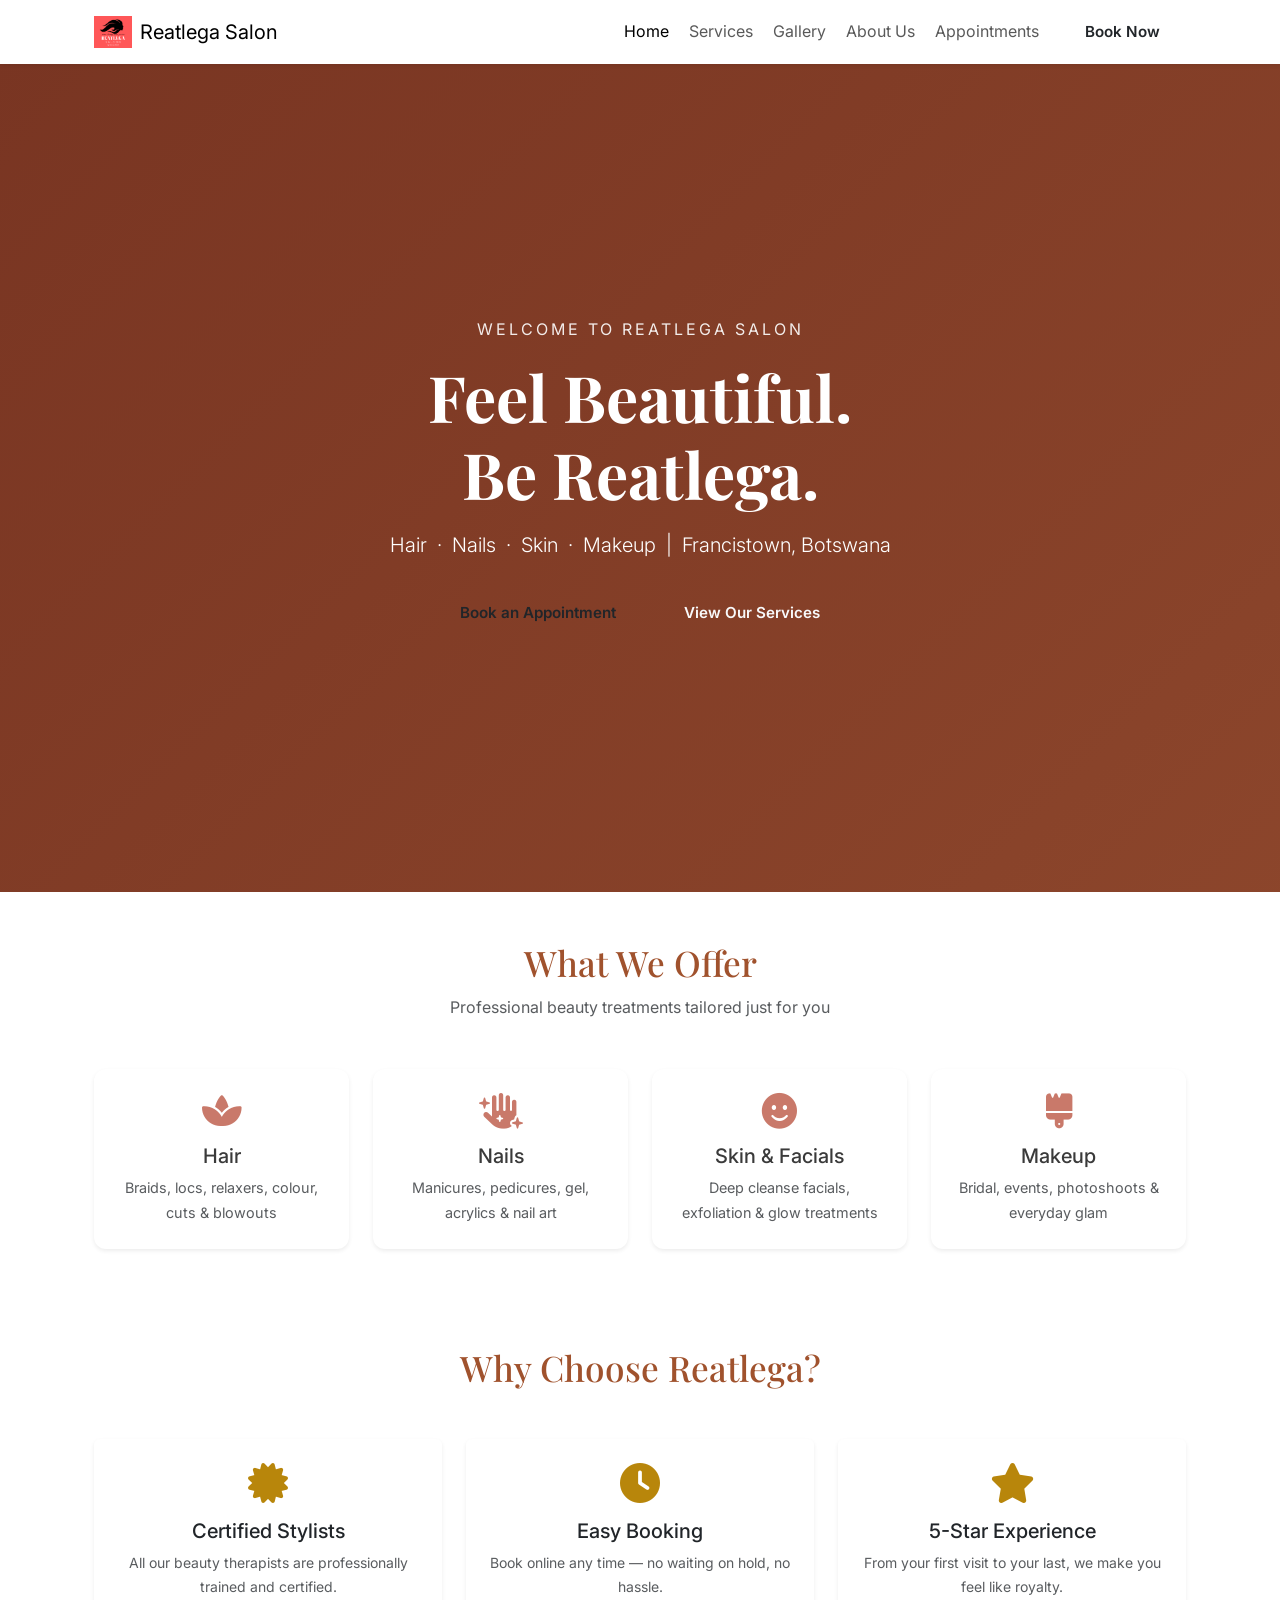
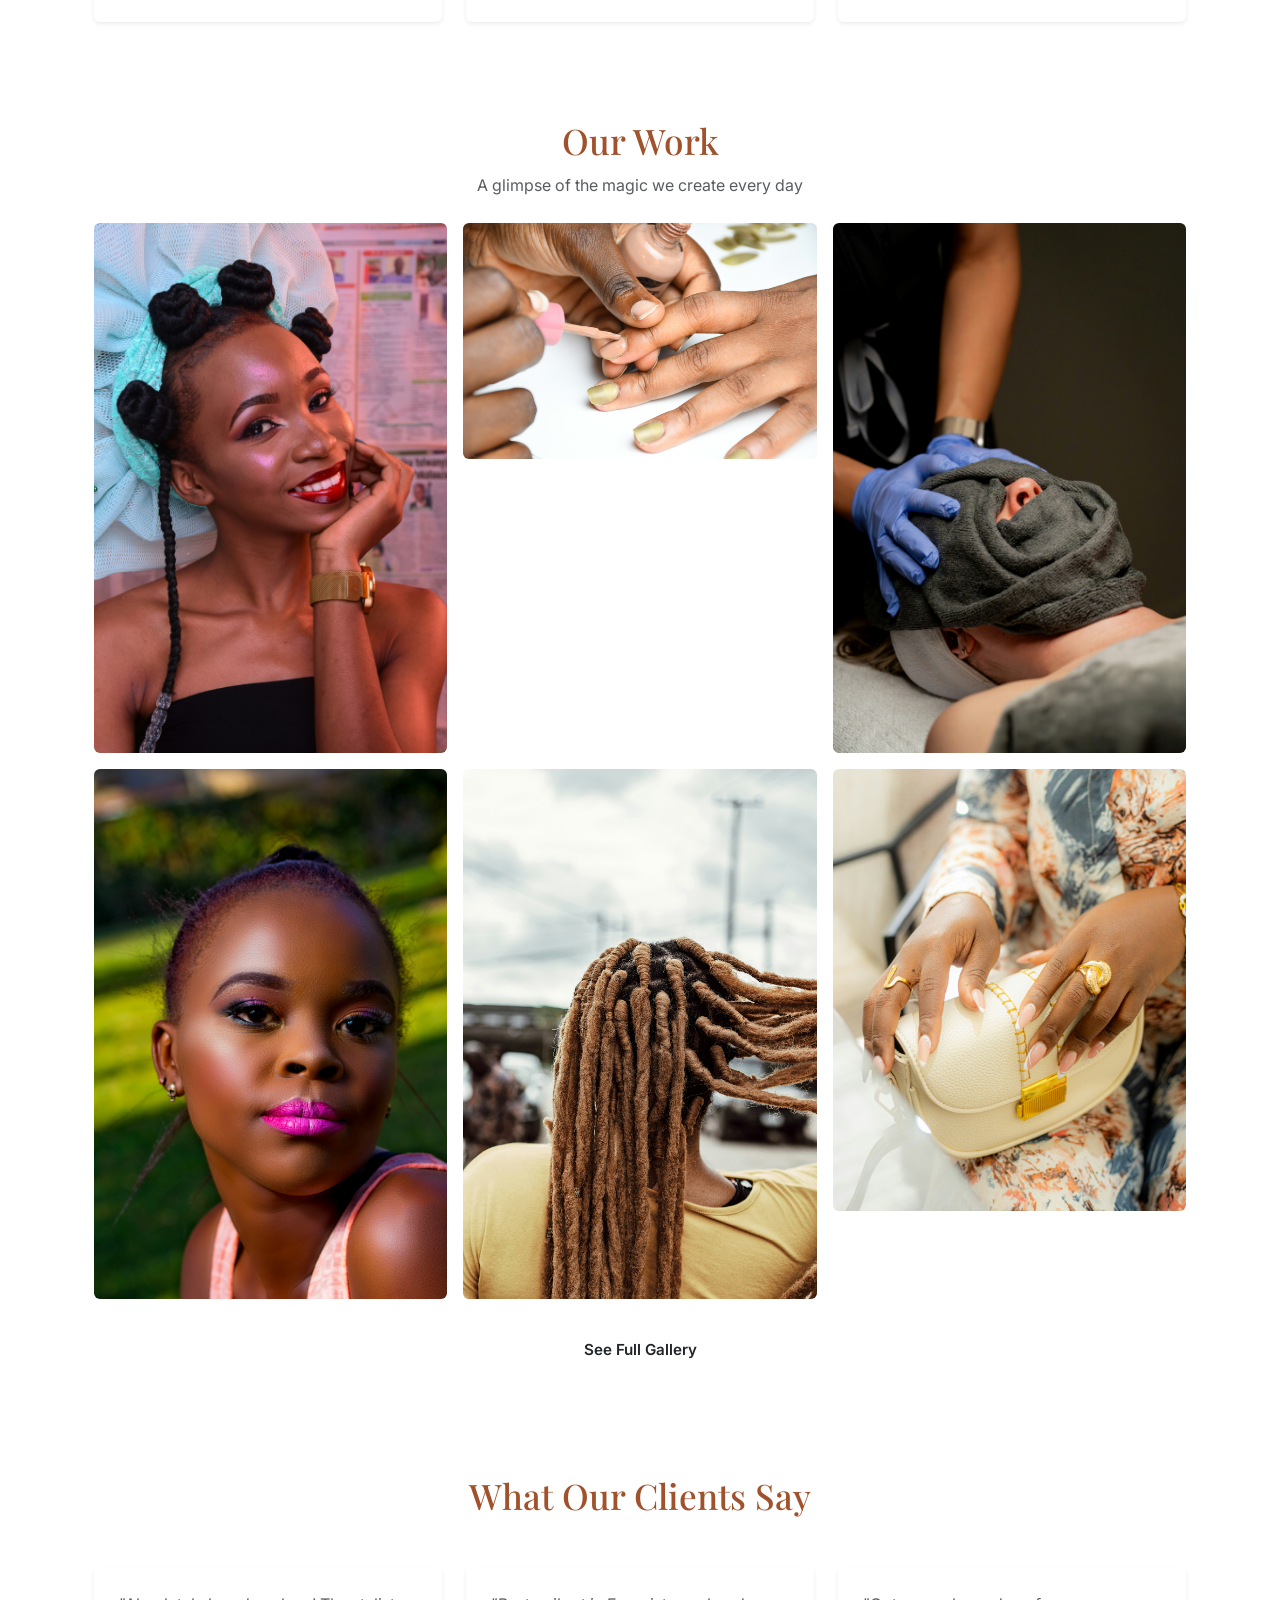
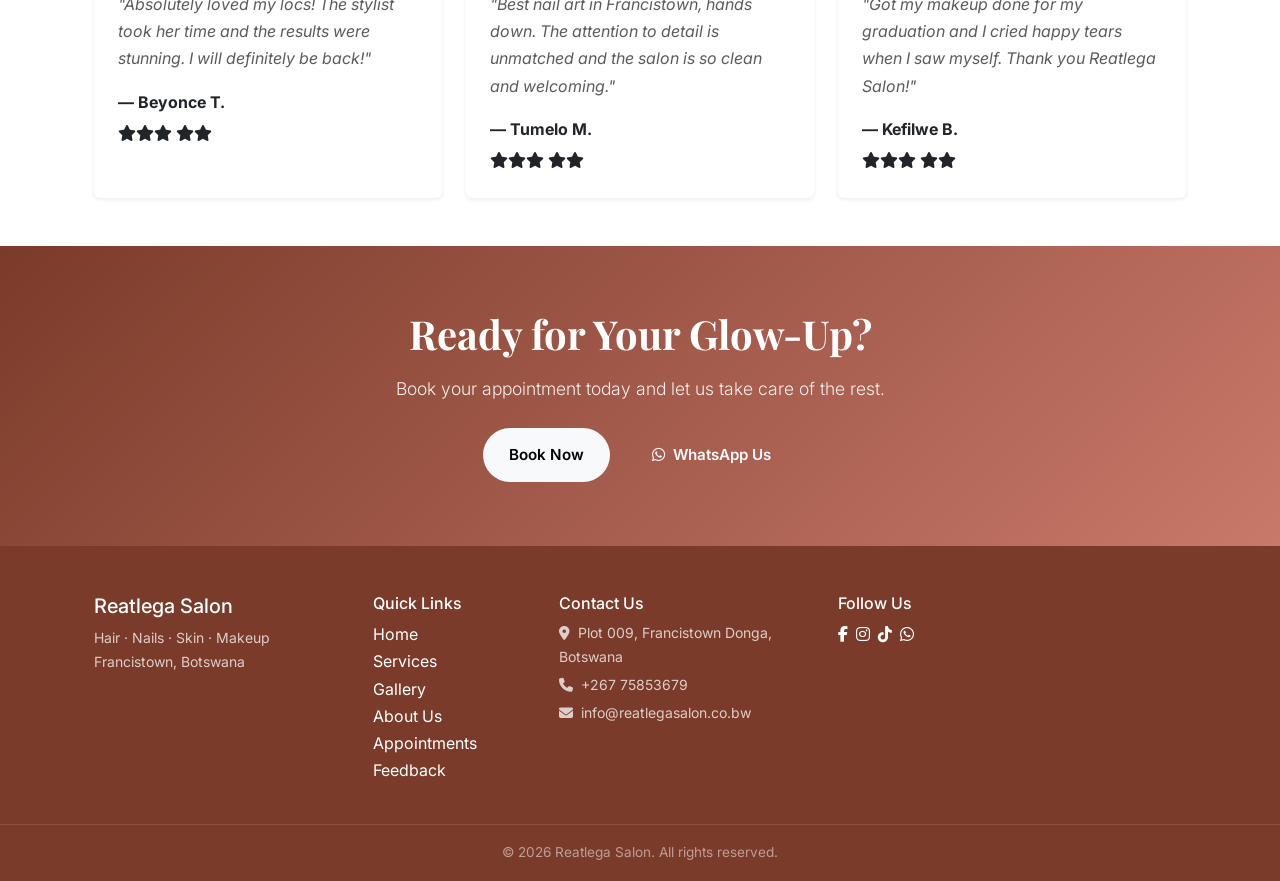
==== index.html @ 75a02582 "Fix: move files to repo root for Github Pages" ====
<!DOCTYPE html>
<html lang="en">
<head>
  <meta charset="UTF-8" />
  <meta name="viewport" content="width=device-width, initial-scale=1.0" />
  <meta name="description" content="Reatlega Salon – Full beauty services in Francistown. Hair, nails, skin and makeup." />
  <title>Reatlega Salon</title>

  <!-- 1. Bootstrap 5 CSS  -->
  <link href="https://cdn.jsdelivr.net/npm/bootstrap@5.3.2/dist/css/bootstrap.min.css" rel="stylesheet" />

  <!-- 2. Google Fonts -->
  <link href="https://fonts.googleapis.com/css2?family=Playfair+Display:wght@400;700&family=Inter:wght@300;400;500;600&display=swap" rel="stylesheet" />

  <!-- 3. Font Awesome Icons -->
  <link rel="stylesheet" href="https://cdnjs.cloudflare.com/ajax/libs/font-awesome/6.5.0/css/all.min.css" />

  <!-- 4. Mo ke custom CSS gore e override Bootstrap where needed -->
  <link rel="stylesheet" href="css/style.css" />
  <link rel="stylesheet" href="css/responsive.css" />
</head>
<body>

  <!-- NAVIGATION BAR-->

  <nav class="navbar navbar-expand-lg navbar-light bg-white sticky-top shadow-sm">
    <div class="container">

      <!-- Logo -->
      <a class="navbar-brand d-flex align-items-center gap-2" href="index.html">
        <img src="images/logo.png" alt="Reatlega Salon Logo" width="50" height="45" class="logo-img" />
        <span class="brand-name">Reatlega Salon</span>
      </a>

      <!-- Bootstrap hamburger -->
      <button class="navbar-toggler" type="button"
              data-bs-toggle="collapse"
              data-bs-target="#navbarNav"
              aria-controls="navbarNav"
              aria-expanded="false"
              aria-label="Toggle navigation">
        <span class="navbar-toggler-icon"></span>
      </button>

      <!-- navigation links -->
      <div class="collapse navbar-collapse" id="navbarNav">
        <ul class="navbar-nav ms-auto align-items-lg-center gap-lg-1">
          <li class="nav-item"><a class="nav-link active" href="index.html">Home</a></li>
          <li class="nav-item"><a class="nav-link" href="services.html">Services</a></li>
          <li class="nav-item"><a class="nav-link" href="gallery.html">Gallery</a></li>
          <li class="nav-item"><a class="nav-link" href="about.html">About Us</a></li>
          <li class="nav-item"><a class="nav-link" href="appointments.html">Appointments</a></li>
          <li class="nav-item ms-lg-2">
            <!-- pill button for Book Now -->
            <a class="btn btn-rose rounded-pill px-4 py-2" href="feedback.html">Book Now</a>
          </li>
        </ul>
      </div>

    </div>
  </nav>


  <!-- HERO -->
  <section class="hero d-flex align-items-center justify-content-center text-center text-white">
    <div class="hero-overlay"></div>
    <div class="container position-relative z-1 py-5">
      <p class="hero-sub text-uppercase">Welcome to Reatlega Salon</p>
      <h1 class="display-3 fw-bold text-white mb-3">
        Feel Beautiful.<br />Be <span class="text-blush">Reatlega.</span>
      </h1>
      <p class="lead mb-4">
        Hair &nbsp;&middot;&nbsp; Nails &nbsp;&middot;&nbsp; Skin &nbsp;&middot;&nbsp; Makeup
        &nbsp;|&nbsp; Francistown, Botswana
      </p>
      <div class="d-flex gap-3 justify-content-center flex-wrap">
        <a href="feedback.html" class="btn btn-rose btn-lg rounded-pill px-4">Book an Appointment</a>
        <a href="services.html" class="btn btn-outline-light btn-lg rounded-pill px-4">View Our Services</a>
      </div>
    </div>
  </section>


  <!-- SERVICES -->
  <section class="py-5">
    <div class="container">
      <h2 class="section-title text-center mb-2">What We Offer</h2>
      <p class="text-center text-muted mb-5">Professional beauty treatments tailored just for you</p>

      <div class="row g-4">
        <div class="col-6 col-md-3">
          <a href="services.html#hair" class="service-card card h-100 text-center text-decoration-none border-0 shadow-sm p-4">
            <i class="fas fa-spa service-icon mb-3"></i>
            <h5 class="card-title">Hair</h5>
            <p class="card-text text-muted small">Braids, locs, relaxers, colour, cuts &amp; blowouts</p>
          </a>
        </div>
        <div class="col-6 col-md-3">
          <a href="services.html#nails" class="service-card card h-100 text-center text-decoration-none border-0 shadow-sm p-4">
            <i class="fas fa-hand-sparkles service-icon mb-3"></i>
            <h5 class="card-title">Nails</h5>
            <p class="card-text text-muted small">Manicures, pedicures, gel, acrylics &amp; nail art</p>
          </a>
        </div>
        <div class="col-6 col-md-3">
          <a href="services.html#skin" class="service-card card h-100 text-center text-decoration-none border-0 shadow-sm p-4">
            <i class="fas fa-face-smile service-icon mb-3"></i>
            <h5 class="card-title">Skin &amp; Facials</h5>
            <p class="card-text text-muted small">Deep cleanse facials, exfoliation &amp; glow treatments</p>
          </a>
        </div>
        <div class="col-6 col-md-3">
          <a href="services.html#makeup" class="service-card card h-100 text-center text-decoration-none border-0 shadow-sm p-4">
            <i class="fas fa-brush service-icon mb-3"></i>
            <h5 class="card-title">Makeup</h5>
            <p class="card-text text-muted small">Bridal, events, photoshoots &amp; everyday glam</p>
          </a>
        </div>
      </div>
    </div>
  </section>


  <!-- why choose reatlega-->
  <section class="py-5 bg-blush">
    <div class="container">
      <h2 class="section-title text-center mb-5">Why Choose Reatlega?</h2>
      <div class="row g-4 justify-content-center">
        <div class="col-md-4">
          <div class="card border-0 shadow-sm text-center p-4 h-100">
            <i class="fas fa-certificate why-icon mb-3"></i>
            <h5>Certified Stylists</h5>
            <p class="text-muted small mb-0">All our beauty therapists are professionally trained and certified.</p>
          </div>
        </div>
        <div class="col-md-4">
          <div class="card border-0 shadow-sm text-center p-4 h-100">
            <i class="fas fa-clock why-icon mb-3"></i>
            <h5>Easy Booking</h5>
            <p class="text-muted small mb-0">Book online any time &mdash; no waiting on hold, no hassle.</p>
          </div>
        </div>
        <div class="col-md-4">
          <div class="card border-0 shadow-sm text-center p-4 h-100">
            <i class="fas fa-star why-icon mb-3"></i>
            <h5>5-Star Experience</h5>
            <p class="text-muted small mb-0">From your first visit to your last, we make you feel like royalty.</p>
          </div>
        </div>
      </div>
    </div>
  </section>


  <!-- GALLERY PREVIEW -->
  <section class="py-5">
    <div class="container">
      <h2 class="section-title text-center mb-2">Our Work</h2>
      <p class="text-center text-muted mb-4">A glimpse of the magic we create every day</p>
      <div class="row g-3">
        <div class="col-6 col-md-4">
          <img src="images/gallery/hair1.jpg" alt="Braided hair style" class="img-fluid rounded gallery-thumb w-100" />
        </div>
        <div class="col-6 col-md-4">
          <img src="images/gallery/nails1.jpg" alt="Gel nail art" class="img-fluid rounded gallery-thumb w-100" />
        </div>
        <div class="col-6 col-md-4">
          <img src="images/gallery/skin1.jpg" alt="Facial treatment" class="img-fluid rounded gallery-thumb w-100" />
        </div>
        <div class="col-6 col-md-4">
          <img src="images/gallery/makeup1.jpg" alt="Bridal makeup" class="img-fluid rounded gallery-thumb w-100" />
        </div>
        <div class="col-6 col-md-4">
          <img src="images/gallery/hair2.jpg" alt="Locs hairstyle" class="img-fluid rounded gallery-thumb w-100" />
        </div>
        <div class="col-6 col-md-4">
          <img src="images/gallery/nails2.jpg" alt="Acrylic nails" class="img-fluid rounded gallery-thumb w-100" />
        </div>
      </div>
      <div class="text-center mt-4">
        <a href="gallery.html" class="btn btn-rose rounded-pill px-4">See Full Gallery</a>
      </div>
    </div>
  </section>


  <!-- TESTIMONIALS -->
  <section class="py-5 bg-blush">
    <div class="container">
      <h2 class="section-title text-center mb-5">What Our Clients Say</h2>
      <div class="row g-4">
        <div class="col-md-4">
          <div class="card border-0 shadow-sm p-4 h-100">
            <p class="fst-italic text-muted">
              "Absolutely loved my locs! The stylist took her time and the results were stunning. I will definitely be back!"
            </p>
            <p class="fw-bold text-rose mb-1">&#8212; Beyonce T.</p>
            <div class="stars-gold">
              <i class="fas fa-star"></i><i class="fas fa-star"></i><i class="fas fa-star"></i>
              <i class="fas fa-star"></i><i class="fas fa-star"></i>
            </div>
          </div>
        </div>
        <div class="col-md-4">
          <div class="card border-0 shadow-sm p-4 h-100">
            <p class="fst-italic text-muted">
              "Best nail art in Francistown, hands down. The attention to detail is unmatched and the salon is so clean and welcoming."
            </p>
            <p class="fw-bold text-rose mb-1">&#8212; Tumelo M.</p>
            <div class="stars-gold">
              <i class="fas fa-star"></i><i class="fas fa-star"></i><i class="fas fa-star"></i>
              <i class="fas fa-star"></i><i class="fas fa-star"></i>
            </div>
          </div>
        </div>
        <div class="col-md-4">
          <div class="card border-0 shadow-sm p-4 h-100">
            <p class="fst-italic text-muted">
              "Got my makeup done for my graduation and I cried happy tears when I saw myself. Thank you Reatlega Salon!"
            </p>
            <p class="fw-bold text-rose mb-1">&#8212; Kefilwe B.</p>
            <div class="stars-gold">
              <i class="fas fa-star"></i><i class="fas fa-star"></i><i class="fas fa-star"></i>
              <i class="fas fa-star"></i><i class="fas fa-star"></i>
            </div>
          </div>
        </div>
      </div>
    </div>
  </section>


  <!-- CTA BANNER -->
  <section class="cta-banner text-white text-center py-5">
    <div class="container py-3">
      <h2 class="display-5 fw-bold text-white mb-3">Ready for Your Glow-Up?</h2>
      <p class="lead mb-4">Book your appointment today and let us take care of the rest.</p>
      <div class="d-flex gap-3 justify-content-center flex-wrap">
        <a href="feedback.html" class="btn btn-light btn-lg rounded-pill px-4 text-rose fw-semibold">Book Now</a>
        <a href="https://wa.me/26775853679" target="_blank" class="btn btn-outline-light btn-lg rounded-pill px-4">
          <i class="fab fa-whatsapp me-1"></i> WhatsApp Us
        </a>
      </div>
    </div>
  </section>


  <!-- FOOTER -->
  <footer class="footer text-white pt-5">
    <div class="container">
      <div class="row g-4 pb-4">

        <div class="col-md-4 col-lg-3">
          <h5 class="footer-heading">Reatlega Salon</h5>
          <p class="opacity-75 small">Hair &middot; Nails &middot; Skin &middot; Makeup<br />Francistown, Botswana</p>
        </div>

        <div class="col-6 col-md-2">
          <h6 class="footer-heading">Quick Links</h6>
          <ul class="list-unstyled footer-links">
            <li><a href="index.html">Home</a></li>
            <li><a href="services.html">Services</a></li>
            <li><a href="gallery.html">Gallery</a></li>
            <li><a href="about.html">About Us</a></li>
            <li><a href="appointments.html">Appointments</a></li>
            <li><a href="feedback.html">Feedback</a></li>
          </ul>
        </div>

        <div class="col-6 col-md-3">
          <h6 class="footer-heading">Contact Us</h6>
          <p class="small opacity-75 mb-1"><i class="fas fa-map-marker-alt me-2 text-rose"></i>Plot 009, Francistown Donga, Botswana</p>
          <p class="small opacity-75 mb-1"><i class="fas fa-phone me-2 text-rose"></i>+267 75853679</p>
          <p class="small opacity-75 mb-0"><i class="fas fa-envelope me-2 text-rose"></i>info@reatlegasalon.co.bw</p>
        </div>

        <div class="col-md-3">
          <h6 class="footer-heading">Follow Us</h6>
          <div class="d-flex gap-2 flex-wrap">
            <a href="#" class="social-icon" aria-label="Facebook"><i class="fab fa-facebook-f"></i></a>
            <a href="#" class="social-icon" aria-label="Instagram"><i class="fab fa-instagram"></i></a>
            <a href="#" class="social-icon" aria-label="TikTok"><i class="fab fa-tiktok"></i></a>
            <a href="https://wa.me/26775853679" class="social-icon" aria-label="WhatsApp"><i class="fab fa-whatsapp"></i></a>
          </div>
        </div>

      </div>
    </div>
    <div class="footer-bottom text-center py-3">
      <p class="small opacity-50 mb-0">&copy; 2026 Reatlega Salon. All rights reserved.</p>
    </div>
  </footer>


  <!-- Bootstrap bundle -->
  <script src="https://cdn.jsdelivr.net/npm/bootstrap@5.3.2/dist/js/bootstrap.bundle.min.js"></script>
  <script src="js/main.js"></script>
</body>
</html>
---- css/style.css ----
/* ══════════════════════════════════════════════════════
   Reatlega Salon – Main Stylesheet
   Colours:  Rose  #C9796A  |  Dark Rose  #A0522D
             Blush #FAF0EE  |  Gold  #B8860B
   Fonts:    Playfair Display (headings) | Inter (body)
══════════════════════════════════════════════════════ */

/* ── CSS Variables ────────────────────────────────── */
:root {
  --rose:       #C9796A;
  --rose-dark:  #A0522D;
  --rose-deep:  #7B3B2A;
  --blush:      #FAF0EE;
  --blush-mid:  #F2D9D4;
  --gold:       #B8860B;
  --dark:       #2C2C2C;
  --grey:       #F5F5F5;
  --white:      #FFFFFF;
  --text:       #3A3A3A;
  --text-light: #777777;
  --border:     #E8D5CF;
  --shadow:     0 4px 20px rgba(0,0,0,0.08);
  --radius:     12px;
  --transition: all 0.3s ease;
  --font-head:  'Playfair Display', Georgia, serif;
  --font-body:  'Inter', Arial, sans-serif;
}

/* ── Reset & Base ─────────────────────────────────── */
*, *::before, *::after { box-sizing: border-box; margin: 0; padding: 0; }
html { scroll-behavior: smooth; }
body { font-family: var(--font-body); color: var(--text); background: var(--white); line-height: 1.7; }
img { max-width: 100%; height: auto; display: block; }
a { text-decoration: none; color: inherit; }
ul { list-style: none; }

/* ── Typography ───────────────────────────────────── */
h1, h2, h3, h4 { font-family: var(--font-head); line-height: 1.3; color: var(--rose-dark); }
h1 { font-size: 2.8rem; }
h2 { font-size: 2rem; }
h3 { font-size: 1.4rem; }
p  { margin-bottom: 1rem; }

/* ── Layout Helpers ───────────────────────────────── */
.container     { max-width: 1140px; margin: 0 auto; padding: 0 1.5rem; }
.section-padding { padding: 5rem 0; }
.bg-light      { background: var(--blush); }
.center-btn    { text-align: center; margin-top: 2.5rem; }
.section-title { text-align: center; font-size: 2.2rem; margin-bottom: 0.5rem; }
.section-sub   { text-align: center; color: var(--text-light); margin-bottom: 3rem; font-size: 1.05rem; }

/* ── Buttons ──────────────────────────────────────── */
.btn {
  display: inline-block;
  padding: 0.85rem 2rem;
  border-radius: 50px;
  font-family: var(--font-body);
  font-weight: 600;
  font-size: 0.95rem;
  cursor: pointer;
  transition: var(--transition);
  border: 2px solid transparent;
}
.btn-primary  { background: var(--rose); color: var(--white); border-color: var(--rose); }
.btn-primary:hover { background: var(--rose-dark); border-color: var(--rose-dark); transform: translateY(-2px); }
.btn-outline  { background: transparent; color: var(--white); border-color: var(--white); }
.btn-outline:hover { background: var(--white); color: var(--rose-dark); }
.btn-white    { background: var(--white); color: var(--rose-dark); }
.btn-white:hover { background: var(--blush); transform: translateY(-2px); }
.btn-outline-white { background: transparent; color: var(--white); border-color: var(--white); }
.btn-outline-white:hover { background: var(--white); color: var(--rose-dark); }
.btn-full { width: 100%; text-align: center; }

/* ── NAVBAR ───────────────────────────────────────── */
.navbar {
  position: sticky;
  top: 0;
  z-index: 1000;
  background: var(--white);
  box-shadow: 0 2px 12px rgba(0,0,0,0.08);
}
.nav-container {
  max-width: 1140px;
  margin: 0 auto;
  padding: 0 1.5rem;
  display: flex;
  align-items: center;
  justify-content: space-between;
  height: 70px;
}
.nav-logo {
  display: flex;
  align-items: center;
  gap: 0.6rem;
  font-family: var(--font-head);
  font-size: 1.3rem;
  color: var(--rose-dark);
  font-weight: 700;
}
.logo-img { width: 38px; height: 38px; object-fit: contain; }
.nav-links {
  display: flex;
  align-items: center;
  gap: 0.2rem;
}
.nav-links li a {
  padding: 0.4rem 0.85rem;
  border-radius: 6px;
  font-size: 0.92rem;
  font-weight: 500;
  color: var(--text);
  transition: var(--transition);
}
.nav-links li a:hover,
.nav-links li a.active { color: var(--rose); }
.nav-links li a.nav-cta {
  background: var(--rose);
  color: var(--white);
  padding: 0.5rem 1.2rem;
  border-radius: 50px;
  font-weight: 600;
}
.nav-links li a.nav-cta:hover { background: var(--rose-dark); }
.hamburger {
  display: none;
  background: none;
  border: none;
  font-size: 1.4rem;
  color: var(--rose-dark);
  cursor: pointer;
  padding: 0.5rem;
}

/* ── HERO ─────────────────────────────────────────── */
.hero {
  position: relative;
  min-height: 92vh;
  display: flex;
  align-items: center;
  justify-content: center;
  background: url('../images/hero-banner.jpg') center/cover no-repeat;
  background-color: var(--rose-deep); /* fallback if image missing */
  text-align: center;
}
.hero-overlay {
  position: absolute;
  inset: 0;
  background: linear-gradient(135deg, rgba(120,50,30,0.65) 0%, rgba(160,82,45,0.45) 100%);
}
.hero-content { position: relative; z-index: 1; color: var(--white); padding: 2rem; max-width: 780px; }
.hero-sub { font-size: 1rem; letter-spacing: 3px; text-transform: uppercase; opacity: 0.9; margin-bottom: 1rem; }
.hero-content h1 { font-size: 3.8rem; color: var(--white); margin-bottom: 1rem; }
.hero-content h1 .accent { color: #F9D5C8; }
.hero-tagline { font-size: 1.1rem; opacity: 0.88; margin-bottom: 2.5rem; }
.hero-buttons { display: flex; gap: 1rem; justify-content: center; flex-wrap: wrap; }

/* ── PAGE HEADER (inner pages) ────────────────────── */
.page-header {
  background: linear-gradient(135deg, var(--rose-deep) 0%, var(--rose) 100%);
  color: var(--white);
  text-align: center;
  padding: 5rem 1.5rem 4rem;
}
.page-header h1 { color: var(--white); font-size: 3rem; margin-bottom: 0.5rem; }
.page-header p  { color: rgba(255,255,255,0.88); font-size: 1.1rem; }

/* ── SERVICES STRIP ───────────────────────────────── */
.services-grid { display: grid; grid-template-columns: repeat(4, 1fr); gap: 1.5rem; }
.service-card {
  background: var(--white);
  border: 1px solid var(--border);
  border-radius: var(--radius);
  padding: 2rem 1.5rem;
  text-align: center;
  transition: var(--transition);
  color: var(--text);
}
.service-card:hover { transform: translateY(-6px); box-shadow: var(--shadow); border-color: var(--rose); }
.service-icon { font-size: 2.2rem; color: var(--rose); margin-bottom: 1rem; }
.service-card h3 { margin-bottom: 0.5rem; font-size: 1.2rem; }
.service-card p  { color: var(--text-light); font-size: 0.9rem; margin: 0; }

/* ── WHY CHOOSE US ────────────────────────────────── */
.why-grid { display: grid; grid-template-columns: repeat(3, 1fr); gap: 2rem; }
.why-card  { text-align: center; padding: 2.5rem 1.5rem; background: var(--white); border-radius: var(--radius); box-shadow: var(--shadow); }
.why-icon  { font-size: 2.5rem; color: var(--gold); margin-bottom: 1rem; }
.why-card h3 { margin-bottom: 0.5rem; }

/* ── GALLERY PREVIEW ──────────────────────────────── */
.gallery-grid-preview {
  display: grid;
  grid-template-columns: repeat(3, 1fr);
  gap: 1rem;
}
.gallery-grid-preview img {
  width: 100%;
  height: 240px;
  object-fit: cover;
  border-radius: var(--radius);
  transition: var(--transition);
}
.gallery-grid-preview img:hover { transform: scale(1.03); box-shadow: var(--shadow); }

/* ── FULL GALLERY PAGE ────────────────────────────── */
.filter-buttons { display: flex; gap: 0.75rem; flex-wrap: wrap; justify-content: center; margin-bottom: 2.5rem; }
.filter-btn {
  padding: 0.55rem 1.4rem;
  border: 2px solid var(--rose);
  background: transparent;
  color: var(--rose);
  border-radius: 50px;
  font-weight: 600;
  cursor: pointer;
  transition: var(--transition);
  font-family: var(--font-body);
}
.filter-btn.active,
.filter-btn:hover { background: var(--rose); color: var(--white); }
.gallery-grid {
  display: grid;
  grid-template-columns: repeat(auto-fill, minmax(260px, 1fr));
  gap: 1rem;
}
.gallery-item { position: relative; overflow: hidden; border-radius: var(--radius); cursor: pointer; }
.gallery-item img { width: 100%; height: 260px; object-fit: cover; transition: var(--transition); }
.gallery-item:hover img { transform: scale(1.06); }
.gallery-overlay {
  position: absolute; inset: 0;
  background: rgba(120,50,30,0.55);
  display: flex; align-items: flex-end;
  padding: 1rem;
  opacity: 0; transition: var(--transition);
}
.gallery-item:hover .gallery-overlay { opacity: 1; }
.gallery-overlay p { color: var(--white); font-weight: 600; font-size: 0.95rem; }
.gallery-item.hidden { display: none; }

/* ── LIGHTBOX ─────────────────────────────────────── */
.lightbox {
  display: none;
  position: fixed; inset: 0; z-index: 2000;
  background: rgba(0,0,0,0.92);
  align-items: center; justify-content: center;
  flex-direction: column;
  padding: 2rem;
}
.lightbox.active { display: flex; }
.lightbox img { max-width: 90vw; max-height: 80vh; border-radius: var(--radius); object-fit: contain; }
.lightbox p { color: var(--white); margin-top: 1rem; font-size: 1rem; }
.lightbox-close {
  position: absolute; top: 1.5rem; right: 1.5rem;
  background: none; border: none; color: var(--white);
  font-size: 2rem; cursor: pointer; transition: var(--transition);
}
.lightbox-close:hover { color: var(--rose); transform: rotate(90deg); }

/* ── TESTIMONIALS ─────────────────────────────────── */
.testimonials-grid { display: grid; grid-template-columns: repeat(3, 1fr); gap: 1.5rem; }
.testimonial-card {
  background: var(--white);
  border: 1px solid var(--border);
  border-radius: var(--radius);
  padding: 2rem;
  box-shadow: var(--shadow);
}
.review-text { font-style: italic; color: var(--text); margin-bottom: 1rem; line-height: 1.7; }
.reviewer    { font-weight: 600; color: var(--rose-dark); margin-bottom: 0.4rem; }
.stars i     { color: var(--gold); font-size: 0.9rem; }

/* ── CTA BANNER ───────────────────────────────────── */
.cta-banner { background: linear-gradient(135deg, var(--rose-deep), var(--rose)); color: var(--white); text-align: center; padding: 5rem 1.5rem; }
.cta-banner h2 { color: var(--white); font-size: 2.5rem; margin-bottom: 1rem; }
.cta-banner p  { font-size: 1.1rem; opacity: 0.9; margin-bottom: 2rem; }
.cta-buttons   { display: flex; gap: 1rem; justify-content: center; flex-wrap: wrap; }

/* ── SERVICES PAGE ────────────────────────────────── */
.service-section-header { display: flex; align-items: center; gap: 1rem; margin-bottom: 2rem; }
.section-icon { font-size: 2rem; color: var(--rose); }
.price-table  { width: 100%; border-collapse: collapse; margin-bottom: 2rem; }
.price-table th {
  background: var(--rose);
  color: var(--white);
  padding: 0.85rem 1rem;
  text-align: left;
  font-family: var(--font-body);
  font-weight: 600;
  font-size: 0.9rem;
}
.price-table td { padding: 0.85rem 1rem; border-bottom: 1px solid var(--border); font-size: 0.95rem; }
.price-table tr:nth-child(even) td { background: var(--blush); }
.price-table tr:hover td { background: var(--blush-mid); }
.price-table td:last-child { font-weight: 600; color: var(--rose-dark); white-space: nowrap; }

/* ── ABOUT PAGE ───────────────────────────────────── */
.story-grid { display: grid; grid-template-columns: 1fr 1fr; gap: 4rem; align-items: center; }
.story-image img { border-radius: var(--radius); box-shadow: var(--shadow); width: 100%; height: 420px; object-fit: cover; }
.story-text h2   { margin-bottom: 1.5rem; }
.values-grid { display: grid; grid-template-columns: repeat(4, 1fr); gap: 1.5rem; }
.value-card  { text-align: center; padding: 2rem 1rem; background: var(--white); border-radius: var(--radius); box-shadow: var(--shadow); }
.value-icon  { font-size: 2rem; color: var(--rose); margin-bottom: 0.8rem; }
.team-grid   { display: grid; grid-template-columns: repeat(3, 1fr); gap: 2rem; }
.team-card   { text-align: center; background: var(--white); border-radius: var(--radius); overflow: hidden; box-shadow: var(--shadow); }
.team-card img { width: 100%; height: 260px; object-fit: cover; }
.team-card h3  { padding: 1.2rem 1rem 0.3rem; }
.team-card .role { color: var(--rose); font-weight: 600; font-size: 0.9rem; padding: 0 1rem; }
.team-card p:last-child { padding: 0.5rem 1rem 1.5rem; color: var(--text-light); font-size: 0.9rem; }

/* ── APPOINTMENTS PAGE ────────────────────────────── */
.appt-grid   { display: grid; grid-template-columns: 1fr 1fr; gap: 2rem; }
.appt-card   { background: var(--white); border: 1px solid var(--border); border-radius: var(--radius); padding: 2rem; box-shadow: var(--shadow); }
.appt-card.full-width { grid-column: 1 / -1; }
.appt-card h2 { display: flex; align-items: center; gap: 0.75rem; font-size: 1.4rem; margin-bottom: 1.5rem; }
.appt-card h2 i { color: var(--rose); }
.hours-table  { width: 100%; border-collapse: collapse; }
.hours-table td { padding: 0.65rem 0.5rem; border-bottom: 1px solid var(--border); font-size: 0.95rem; }
.hours-table td:last-child { text-align: right; font-weight: 500; color: var(--rose-dark); }
.map-embed    { margin-top: 1.2rem; border-radius: var(--radius); overflow: hidden; }
.booking-options { display: grid; grid-template-columns: repeat(3, 1fr); gap: 1.5rem; }
.booking-option  { text-align: center; padding: 1.5rem; border: 1px solid var(--border); border-radius: var(--radius); }
.booking-icon    { font-size: 2.2rem; color: var(--rose); margin-bottom: 0.8rem; }
.booking-option h3 { margin-bottom: 0.5rem; font-size: 1.1rem; }
.booking-option p  { color: var(--text-light); font-size: 0.9rem; margin-bottom: 1rem; }

/* FAQ Accordion */
.faq-list    { display: flex; flex-direction: column; gap: 0.5rem; }
.faq-item    { border: 1px solid var(--border); border-radius: 8px; overflow: hidden; }
.faq-question {
  width: 100%; background: none; border: none; padding: 1rem 1.2rem;
  display: flex; justify-content: space-between; align-items: center;
  font-family: var(--font-body); font-size: 0.95rem; font-weight: 600;
  color: var(--text); cursor: pointer; text-align: left; transition: var(--transition);
}
.faq-question:hover { background: var(--blush); color: var(--rose-dark); }
.faq-question i { transition: var(--transition); font-size: 0.8rem; }
.faq-question.open i { transform: rotate(180deg); }
.faq-answer  { max-height: 0; overflow: hidden; transition: max-height 0.35s ease, padding 0.3s; }
.faq-answer.open { max-height: 200px; }
.faq-answer p { padding: 0 1.2rem 1rem; color: var(--text-light); font-size: 0.92rem; margin: 0; }

/* ── FEEDBACK / FORMS ─────────────────────────────── */
.feedback-grid { display: grid; grid-template-columns: 1fr 1fr; gap: 2.5rem; }
.form-card { background: var(--white); border: 1px solid var(--border); border-radius: var(--radius); padding: 2.5rem; box-shadow: var(--shadow); }
.form-card h2 { display: flex; align-items: center; gap: 0.75rem; font-size: 1.5rem; margin-bottom: 2rem; }
.form-card h2 i { color: var(--rose); }
.form-group  { margin-bottom: 1.4rem; }
.form-row    { display: grid; grid-template-columns: 1fr 1fr; gap: 1rem; }
.form-group label { display: block; font-weight: 600; font-size: 0.9rem; margin-bottom: 0.4rem; color: var(--dark); }
.form-group input,
.form-group select,
.form-group textarea {
  width: 100%;
  padding: 0.75rem 1rem;
  border: 1.5px solid var(--border);
  border-radius: 8px;
  font-family: var(--font-body);
  font-size: 0.95rem;
  color: var(--text);
  background: var(--white);
  transition: var(--transition);
}
.form-group input:focus,
.form-group select:focus,
.form-group textarea:focus { outline: none; border-color: var(--rose); box-shadow: 0 0 0 3px rgba(201,121,106,0.15); }
.form-group textarea { resize: vertical; min-height: 100px; }
.required { color: var(--rose); }
.error-msg { display: block; color: #c0392b; font-size: 0.82rem; margin-top: 0.3rem; min-height: 1rem; }
.form-success {
  margin-top: 1.2rem; padding: 1.2rem; background: #eaf7f0;
  border: 1px solid #a8d5bf; border-radius: 8px;
  display: flex; align-items: flex-start; gap: 0.75rem; color: #1a6b47;
}
.form-success i { font-size: 1.4rem; margin-top: 0.1rem; }

/* Star Rating Widget */
.star-rating { display: flex; gap: 0.4rem; margin-top: 0.4rem; }
.star { font-size: 1.6rem; color: #ccc; cursor: pointer; transition: var(--transition); }
.star.selected, .star.hover { color: var(--gold); }

/* ── FOOTER ───────────────────────────────────────── */
.footer      { background: var(--rose-deep); color: rgba(255,255,255,0.85); padding: 4rem 0 0; }
.footer-grid { display: grid; grid-template-columns: 1.5fr 1fr 1fr 1fr; gap: 2.5rem; padding-bottom: 3rem; }
.footer-brand h3  { font-family: var(--font-head); color: var(--white); font-size: 1.5rem; margin-bottom: 0.75rem; }
.footer-brand p   { font-size: 0.92rem; line-height: 1.7; }
.footer-links h4,
.footer-contact h4,
.footer-social h4 { color: var(--white); font-family: var(--font-head); font-size: 1.05rem; margin-bottom: 1rem; }
.footer-links ul li { margin-bottom: 0.5rem; }
.footer-links ul li a { font-size: 0.9rem; opacity: 0.8; transition: var(--transition); }
.footer-links ul li a:hover { opacity: 1; color: #F9D5C8; padding-left: 4px; }
.footer-contact p { font-size: 0.9rem; margin-bottom: 0.5rem; display: flex; align-items: center; gap: 0.5rem; }
.footer-contact i { color: var(--rose); width: 16px; }
.social-icons { display: flex; gap: 0.75rem; }
.social-icons a {
  width: 38px; height: 38px; border-radius: 50%;
  background: rgba(255,255,255,0.12); color: var(--white);
  display: flex; align-items: center; justify-content: center;
  font-size: 0.9rem; transition: var(--transition);
}
.social-icons a:hover { background: var(--rose); transform: translateY(-3px); }
.footer-bottom { border-top: 1px solid rgba(255,255,255,0.12); padding: 1.5rem 0; text-align: center; }
.footer-bottom p { font-size: 0.85rem; opacity: 0.65; margin: 0; }
---- css/responsive.css ----
/* ══════════════════════════════════════════════════════
   Reatlega Salon – Responsive Stylesheet
   Breakpoints:  Tablet  768px  |  Mobile  480px
══════════════════════════════════════════════════════ */

/* ── TABLET (max 992px) ───────────────────────────── */
@media (max-width: 992px) {
  h1 { font-size: 2.2rem; }
  h2 { font-size: 1.7rem; }
  .hero-content h1 { font-size: 3rem; }
  .services-grid { grid-template-columns: repeat(2, 1fr); }
  .why-grid      { grid-template-columns: repeat(2, 1fr); }  
  .values-grid   { grid-template-columns: repeat(2, 1fr); }
  .testimonials-grid { grid-template-columns: repeat(2, 1fr); }
  .footer-grid   { grid-template-columns: 1fr 1fr; gap: 2rem; }
  .story-grid    { grid-template-columns: 1fr; gap: 2rem; }
  .story-image img { height: 320px; }
  .team-grid     { grid-template-columns: repeat(2, 1fr); }
  .booking-options { grid-template-columns: 1fr 1fr; }
  .appt-grid     { grid-template-columns: 1fr; }
  .feedback-grid { grid-template-columns: 1fr; }
}

/* ── MOBILE (max 768px) ───────────────────────────── */
@media (max-width: 768px) {

  /* Hamburger menu */
  .hamburger { display: block; }
  .nav-links {
    display: none;
    flex-direction: column;
    position: absolute;
    top: 70px;
    left: 0; right: 0;
    background: var(--white);
    padding: 1rem 1.5rem 2rem;
    box-shadow: 0 8px 24px rgba(0,0,0,0.1);
    border-top: 2px solid var(--rose);
    gap: 0.2rem;
    z-index: 999;
  }
  .nav-links.open { display: flex; }
  .nav-links li a { padding: 0.75rem 1rem; display: block; font-size: 1rem; border-radius: 8px; }
  .nav-links li a.nav-cta { display: inline-block; margin-top: 0.5rem; }
  .nav-container { position: relative; }

  /* Hero */
  .hero { min-height: 85vh; }
  .hero-content h1 { font-size: 2.4rem; }
  .hero-tagline    { font-size: 0.95rem; }
  .hero-buttons    { flex-direction: column; align-items: center; }
  .hero-buttons .btn { width: 260px; text-align: center; }

  /* Sections */
  .section-padding { padding: 3.5rem 0; }
  .section-title   { font-size: 1.8rem; }
  .services-grid   { grid-template-columns: repeat(2, 1fr); gap: 1rem; }
  .why-grid        { grid-template-columns: 1fr; }
  .values-grid     { grid-template-columns: repeat(2, 1fr); }
  .testimonials-grid { grid-template-columns: 1fr; }
  .gallery-grid-preview { grid-template-columns: repeat(2, 1fr); }
  .gallery-grid    { grid-template-columns: repeat(2, 1fr); }

  /* About */
  .team-grid { grid-template-columns: 1fr; max-width: 360px; margin: 0 auto; }

  /* Appointments */
  .booking-options { grid-template-columns: 1fr; }

  /* Forms */
  .feedback-grid { grid-template-columns: 1fr; }
  .form-row      { grid-template-columns: 1fr; }

  /* CTA */
  .cta-banner h2 { font-size: 2rem; }
  .cta-buttons   { flex-direction: column; align-items: center; }
  .cta-buttons .btn { width: 260px; text-align: center; }

  /* Footer */
  .footer-grid { grid-template-columns: 1fr; gap: 2rem; }
  .footer      { text-align: center; }
  .footer-contact p { justify-content: center; }
  .social-icons     { justify-content: center; }

  /* Tables */
  .price-table { font-size: 0.88rem; }
  .price-table th, .price-table td { padding: 0.65rem 0.6rem; }
}

/* ── SMALL MOBILE (max 480px) ─────────────────────── */
@media (max-width: 480px) {
  .hero-content h1   { font-size: 1.9rem; }
  .page-header h1    { font-size: 2.2rem; }
  .services-grid     { grid-template-columns: 1fr; }
  .values-grid       { grid-template-columns: 1fr; }
  .gallery-grid-preview { grid-template-columns: 1fr; }
  .gallery-grid      { grid-template-columns: 1fr; }
  .form-card         { padding: 1.5rem; }
  .section-title     { font-size: 1.6rem; }
}
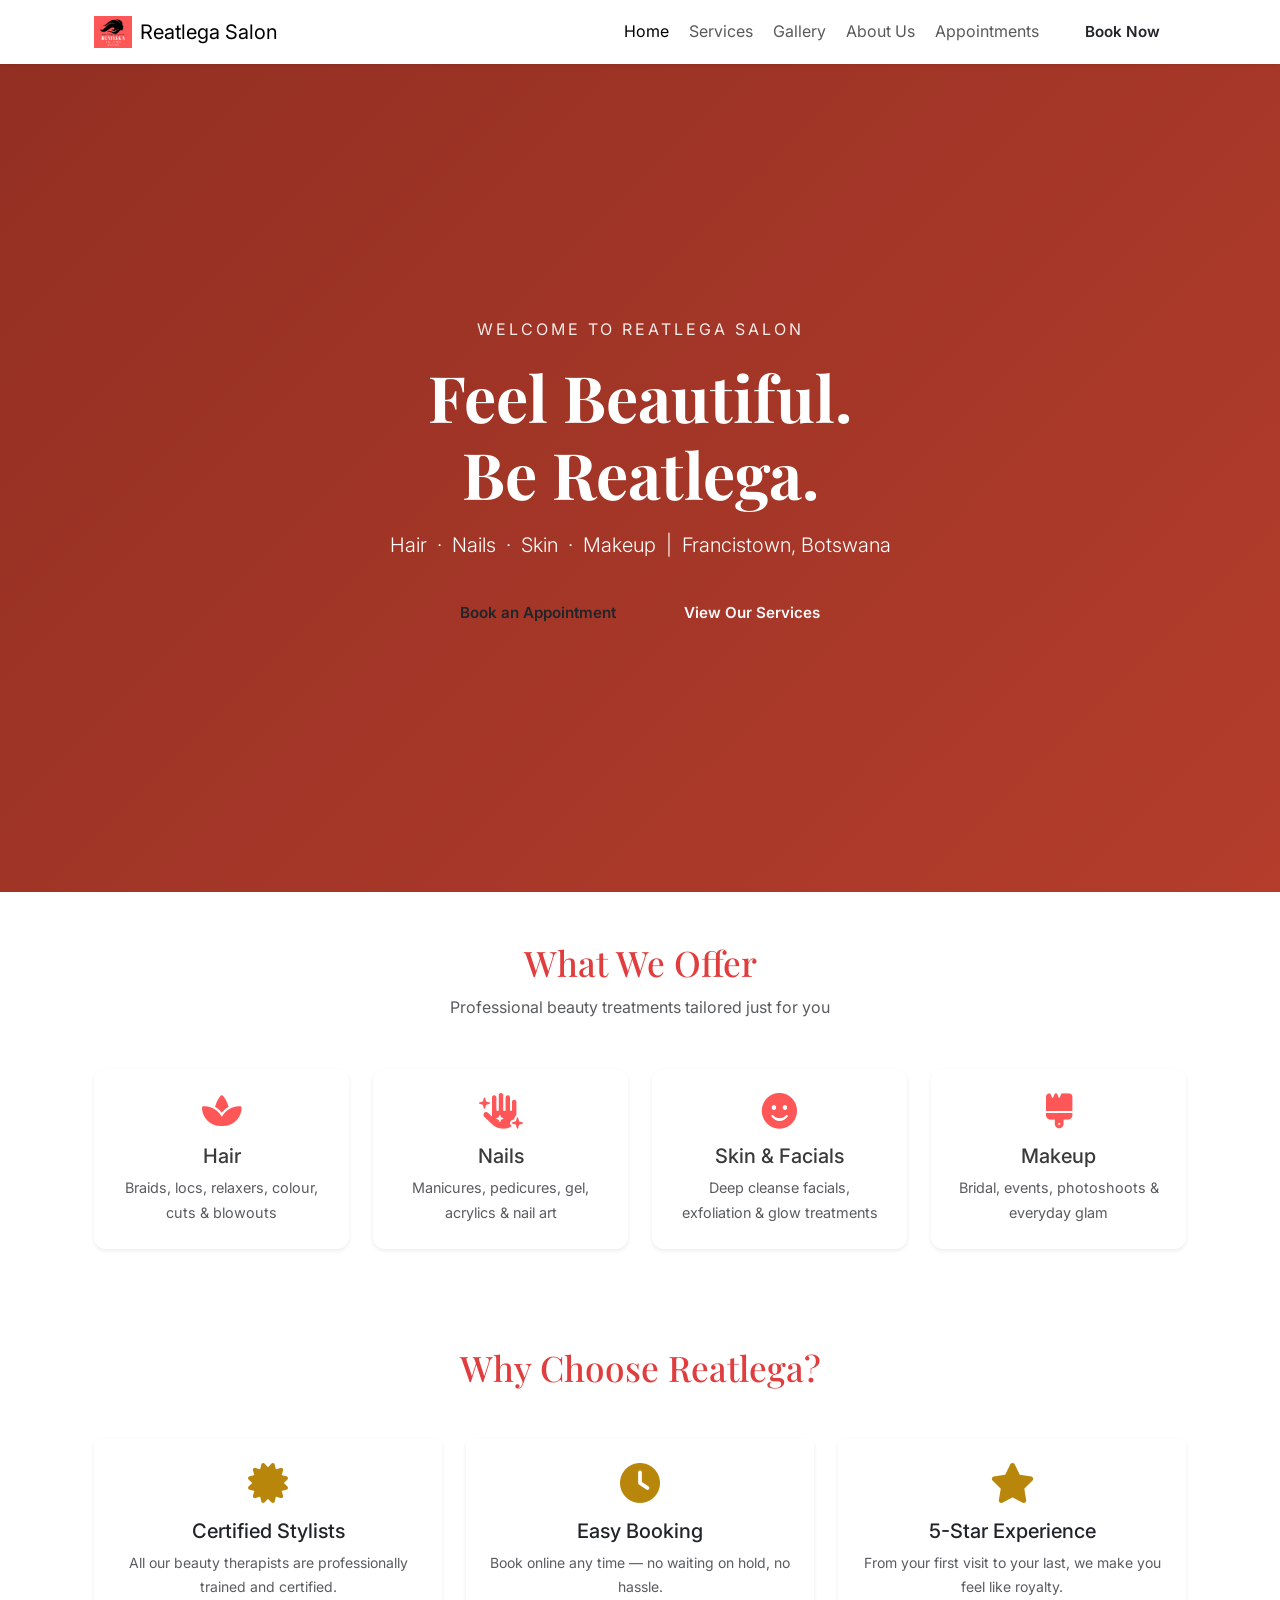
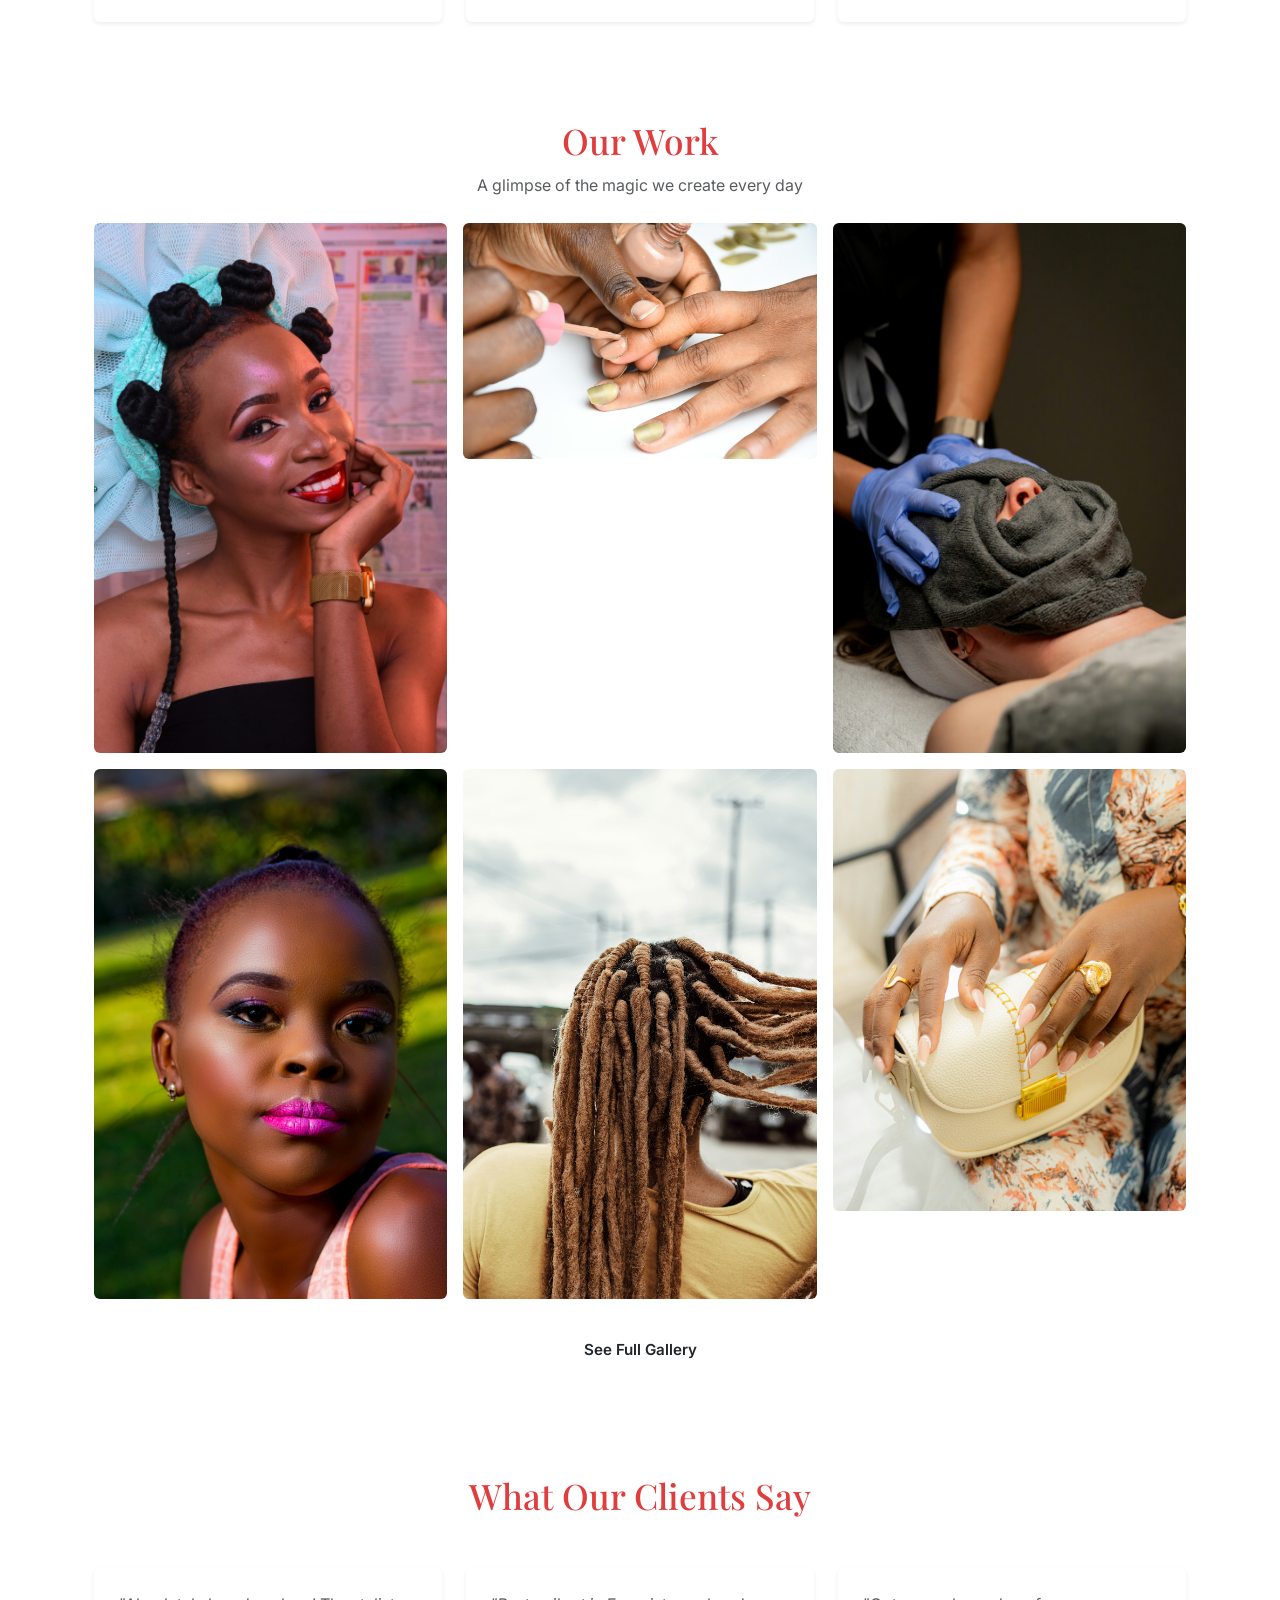
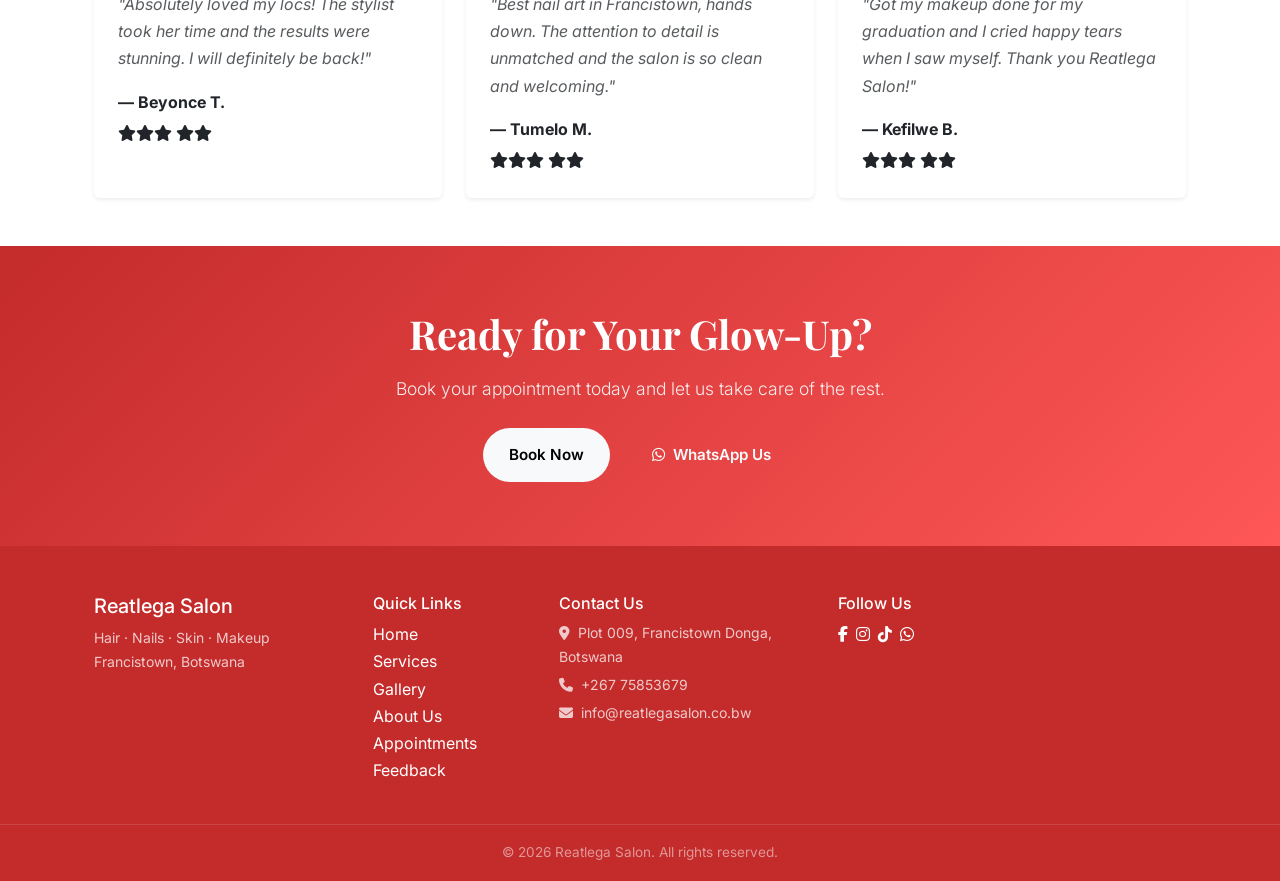
==== commit db653dd7: "update: new fixes" ====
--- a/index.html
+++ b/index.html
@@ -6,16 +6,9 @@
   <meta name="description" content="Reatlega Salon – Full beauty services in Francistown. Hair, nails, skin and makeup." />
   <title>Reatlega Salon</title>
 
-  <!-- 1. Bootstrap 5 CSS  -->
   <link href="https://cdn.jsdelivr.net/npm/bootstrap@5.3.2/dist/css/bootstrap.min.css" rel="stylesheet" />
-
-  <!-- 2. Google Fonts -->
   <link href="https://fonts.googleapis.com/css2?family=Playfair+Display:wght@400;700&family=Inter:wght@300;400;500;600&display=swap" rel="stylesheet" />
-
-  <!-- 3. Font Awesome Icons -->
   <link rel="stylesheet" href="https://cdnjs.cloudflare.com/ajax/libs/font-awesome/6.5.0/css/all.min.css" />
-
-  <!-- 4. Mo ke custom CSS gore e override Bootstrap where needed -->
   <link rel="stylesheet" href="css/style.css" />
   <link rel="stylesheet" href="css/responsive.css" />
 </head>
--- a/css/style.css
+++ b/css/style.css
@@ -1,16 +1,11 @@
-/* ══════════════════════════════════════════════════════
-   Reatlega Salon – Main Stylesheet
-   Colours:  Rose  #C9796A  |  Dark Rose  #A0522D
-             Blush #FAF0EE  |  Gold  #B8860B
-   Fonts:    Playfair Display (headings) | Inter (body)
-══════════════════════════════════════════════════════ */
-
-/* ── CSS Variables ────────────────────────────────── */
+/* Reatlega Salon main css*/
+
+/* CSS Variables */
 :root {
-  --rose:       #C9796A;
-  --rose-dark:  #A0522D;
-  --rose-deep:  #7B3B2A;
-  --blush:      #FAF0EE;
+  --rose:       #FF5757;
+  --rose-dark:  #E03E3E;
+  --rose-deep:  #C42B2B;
+  --blush:      #FFF0F0;
   --blush-mid:  #F2D9D4;
   --gold:       #B8860B;
   --dark:       #2C2C2C;
@@ -26,7 +21,7 @@
   --font-body:  'Inter', Arial, sans-serif;
 }
 
-/* ── Reset & Base ─────────────────────────────────── */
+/* Reset & Base */
 *, *::before, *::after { box-sizing: border-box; margin: 0; padding: 0; }
 html { scroll-behavior: smooth; }
 body { font-family: var(--font-body); color: var(--text); background: var(--white); line-height: 1.7; }
@@ -34,14 +29,14 @@
 a { text-decoration: none; color: inherit; }
 ul { list-style: none; }
 
-/* ── Typography ───────────────────────────────────── */
+/* Typography */
 h1, h2, h3, h4 { font-family: var(--font-head); line-height: 1.3; color: var(--rose-dark); }
 h1 { font-size: 2.8rem; }
 h2 { font-size: 2rem; }
 h3 { font-size: 1.4rem; }
 p  { margin-bottom: 1rem; }
 
-/* ── Layout Helpers ───────────────────────────────── */
+/* Layout Helpers */
 .container     { max-width: 1140px; margin: 0 auto; padding: 0 1.5rem; }
 .section-padding { padding: 5rem 0; }
 .bg-light      { background: var(--blush); }
@@ -49,7 +44,7 @@
 .section-title { text-align: center; font-size: 2.2rem; margin-bottom: 0.5rem; }
 .section-sub   { text-align: center; color: var(--text-light); margin-bottom: 3rem; font-size: 1.05rem; }
 
-/* ── Buttons ──────────────────────────────────────── */
+/* Buttons */
 .btn {
   display: inline-block;
   padding: 0.85rem 2rem;
@@ -71,7 +66,7 @@
 .btn-outline-white:hover { background: var(--white); color: var(--rose-dark); }
 .btn-full { width: 100%; text-align: center; }
 
-/* ── NAVBAR ───────────────────────────────────────── */
+/* NAVBAR */
 .navbar {
   position: sticky;
   top: 0;
@@ -131,7 +126,7 @@
   padding: 0.5rem;
 }
 
-/* ── HERO ─────────────────────────────────────────── */
+/* HERO */
 .hero {
   position: relative;
   min-height: 92vh;
@@ -154,7 +149,7 @@
 .hero-tagline { font-size: 1.1rem; opacity: 0.88; margin-bottom: 2.5rem; }
 .hero-buttons { display: flex; gap: 1rem; justify-content: center; flex-wrap: wrap; }
 
-/* ── PAGE HEADER (inner pages) ────────────────────── */
+/* PAGE HEADER (inner pages) */
 .page-header {
   background: linear-gradient(135deg, var(--rose-deep) 0%, var(--rose) 100%);
   color: var(--white);
@@ -164,7 +159,7 @@
 .page-header h1 { color: var(--white); font-size: 3rem; margin-bottom: 0.5rem; }
 .page-header p  { color: rgba(255,255,255,0.88); font-size: 1.1rem; }
 
-/* ── SERVICES STRIP ───────────────────────────────── */
+/* SERVICES STRIP */
 .services-grid { display: grid; grid-template-columns: repeat(4, 1fr); gap: 1.5rem; }
 .service-card {
   background: var(--white);
@@ -180,13 +175,13 @@
 .service-card h3 { margin-bottom: 0.5rem; font-size: 1.2rem; }
 .service-card p  { color: var(--text-light); font-size: 0.9rem; margin: 0; }
 
-/* ── WHY CHOOSE US ────────────────────────────────── */
+/* WHY CHOOSE US */
 .why-grid { display: grid; grid-template-columns: repeat(3, 1fr); gap: 2rem; }
 .why-card  { text-align: center; padding: 2.5rem 1.5rem; background: var(--white); border-radius: var(--radius); box-shadow: var(--shadow); }
 .why-icon  { font-size: 2.5rem; color: var(--gold); margin-bottom: 1rem; }
 .why-card h3 { margin-bottom: 0.5rem; }
 
-/* ── GALLERY PREVIEW ──────────────────────────────── */
+/* GALLERY PREVIEW  */
 .gallery-grid-preview {
   display: grid;
   grid-template-columns: repeat(3, 1fr);
@@ -201,7 +196,7 @@
 }
 .gallery-grid-preview img:hover { transform: scale(1.03); box-shadow: var(--shadow); }
 
-/* ── FULL GALLERY PAGE ────────────────────────────── */
+/* FULL GALLERY PAGE */
 .filter-buttons { display: flex; gap: 0.75rem; flex-wrap: wrap; justify-content: center; margin-bottom: 2.5rem; }
 .filter-btn {
   padding: 0.55rem 1.4rem;
@@ -235,7 +230,7 @@
 .gallery-overlay p { color: var(--white); font-weight: 600; font-size: 0.95rem; }
 .gallery-item.hidden { display: none; }
 
-/* ── LIGHTBOX ─────────────────────────────────────── */
+/* LIGHTBOX */
 .lightbox {
   display: none;
   position: fixed; inset: 0; z-index: 2000;
@@ -267,13 +262,13 @@
 .reviewer    { font-weight: 600; color: var(--rose-dark); margin-bottom: 0.4rem; }
 .stars i     { color: var(--gold); font-size: 0.9rem; }
 
-/* ── CTA BANNER ───────────────────────────────────── */
+/*CTA BANNER*/
 .cta-banner { background: linear-gradient(135deg, var(--rose-deep), var(--rose)); color: var(--white); text-align: center; padding: 5rem 1.5rem; }
 .cta-banner h2 { color: var(--white); font-size: 2.5rem; margin-bottom: 1rem; }
 .cta-banner p  { font-size: 1.1rem; opacity: 0.9; margin-bottom: 2rem; }
 .cta-buttons   { display: flex; gap: 1rem; justify-content: center; flex-wrap: wrap; }
 
-/* ── SERVICES PAGE ────────────────────────────────── */
+/* SERVICES PAGE*/
 .service-section-header { display: flex; align-items: center; gap: 1rem; margin-bottom: 2rem; }
 .section-icon { font-size: 2rem; color: var(--rose); }
 .price-table  { width: 100%; border-collapse: collapse; margin-bottom: 2rem; }
@@ -291,7 +286,7 @@
 .price-table tr:hover td { background: var(--blush-mid); }
 .price-table td:last-child { font-weight: 600; color: var(--rose-dark); white-space: nowrap; }
 
-/* ── ABOUT PAGE ───────────────────────────────────── */
+/* ABOUT PAGE */
 .story-grid { display: grid; grid-template-columns: 1fr 1fr; gap: 4rem; align-items: center; }
 .story-image img { border-radius: var(--radius); box-shadow: var(--shadow); width: 100%; height: 420px; object-fit: cover; }
 .story-text h2   { margin-bottom: 1.5rem; }
@@ -305,7 +300,7 @@
 .team-card .role { color: var(--rose); font-weight: 600; font-size: 0.9rem; padding: 0 1rem; }
 .team-card p:last-child { padding: 0.5rem 1rem 1.5rem; color: var(--text-light); font-size: 0.9rem; }
 
-/* ── APPOINTMENTS PAGE ────────────────────────────── */
+/* APPOINTMENTS PAGE */
 .appt-grid   { display: grid; grid-template-columns: 1fr 1fr; gap: 2rem; }
 .appt-card   { background: var(--white); border: 1px solid var(--border); border-radius: var(--radius); padding: 2rem; box-shadow: var(--shadow); }
 .appt-card.full-width { grid-column: 1 / -1; }
@@ -337,7 +332,7 @@
 .faq-answer.open { max-height: 200px; }
 .faq-answer p { padding: 0 1.2rem 1rem; color: var(--text-light); font-size: 0.92rem; margin: 0; }
 
-/* ── FEEDBACK / FORMS ─────────────────────────────── */
+/* FEEDBACK */
 .feedback-grid { display: grid; grid-template-columns: 1fr 1fr; gap: 2.5rem; }
 .form-card { background: var(--white); border: 1px solid var(--border); border-radius: var(--radius); padding: 2.5rem; box-shadow: var(--shadow); }
 .form-card h2 { display: flex; align-items: center; gap: 0.75rem; font-size: 1.5rem; margin-bottom: 2rem; }
@@ -376,7 +371,7 @@
 .star { font-size: 1.6rem; color: #ccc; cursor: pointer; transition: var(--transition); }
 .star.selected, .star.hover { color: var(--gold); }
 
-/* ── FOOTER ───────────────────────────────────────── */
+/* FOOTER */
 .footer      { background: var(--rose-deep); color: rgba(255,255,255,0.85); padding: 4rem 0 0; }
 .footer-grid { display: grid; grid-template-columns: 1.5fr 1fr 1fr 1fr; gap: 2.5rem; padding-bottom: 3rem; }
 .footer-brand h3  { font-family: var(--font-head); color: var(--white); font-size: 1.5rem; margin-bottom: 0.75rem; }
--- a/css/responsive.css
+++ b/css/responsive.css
@@ -1,9 +1,6 @@
-/* ══════════════════════════════════════════════════════
-   Reatlega Salon – Responsive Stylesheet
-   Breakpoints:  Tablet  768px  |  Mobile  480px
-══════════════════════════════════════════════════════ */
+/*Reatlega Salon – Responsive Stylesheet*/
 
-/* ── TABLET (max 992px) ───────────────────────────── */
+/* TABLET (max 992px) */
 @media (max-width: 992px) {
   h1 { font-size: 2.2rem; }
   h2 { font-size: 1.7rem; }
@@ -21,7 +18,7 @@
   .feedback-grid { grid-template-columns: 1fr; }
 }
 
-/* ── MOBILE (max 768px) ───────────────────────────── */
+/* MOBILE (max 768px) */
 @media (max-width: 768px) {
 
   /* Hamburger menu */
@@ -87,7 +84,7 @@
   .price-table th, .price-table td { padding: 0.65rem 0.6rem; }
 }
 
-/* ── SMALL MOBILE (max 480px) ─────────────────────── */
+/* SMALL MOBILE (max 480px) */
 @media (max-width: 480px) {
   .hero-content h1   { font-size: 1.9rem; }
   .page-header h1    { font-size: 2.2rem; }
